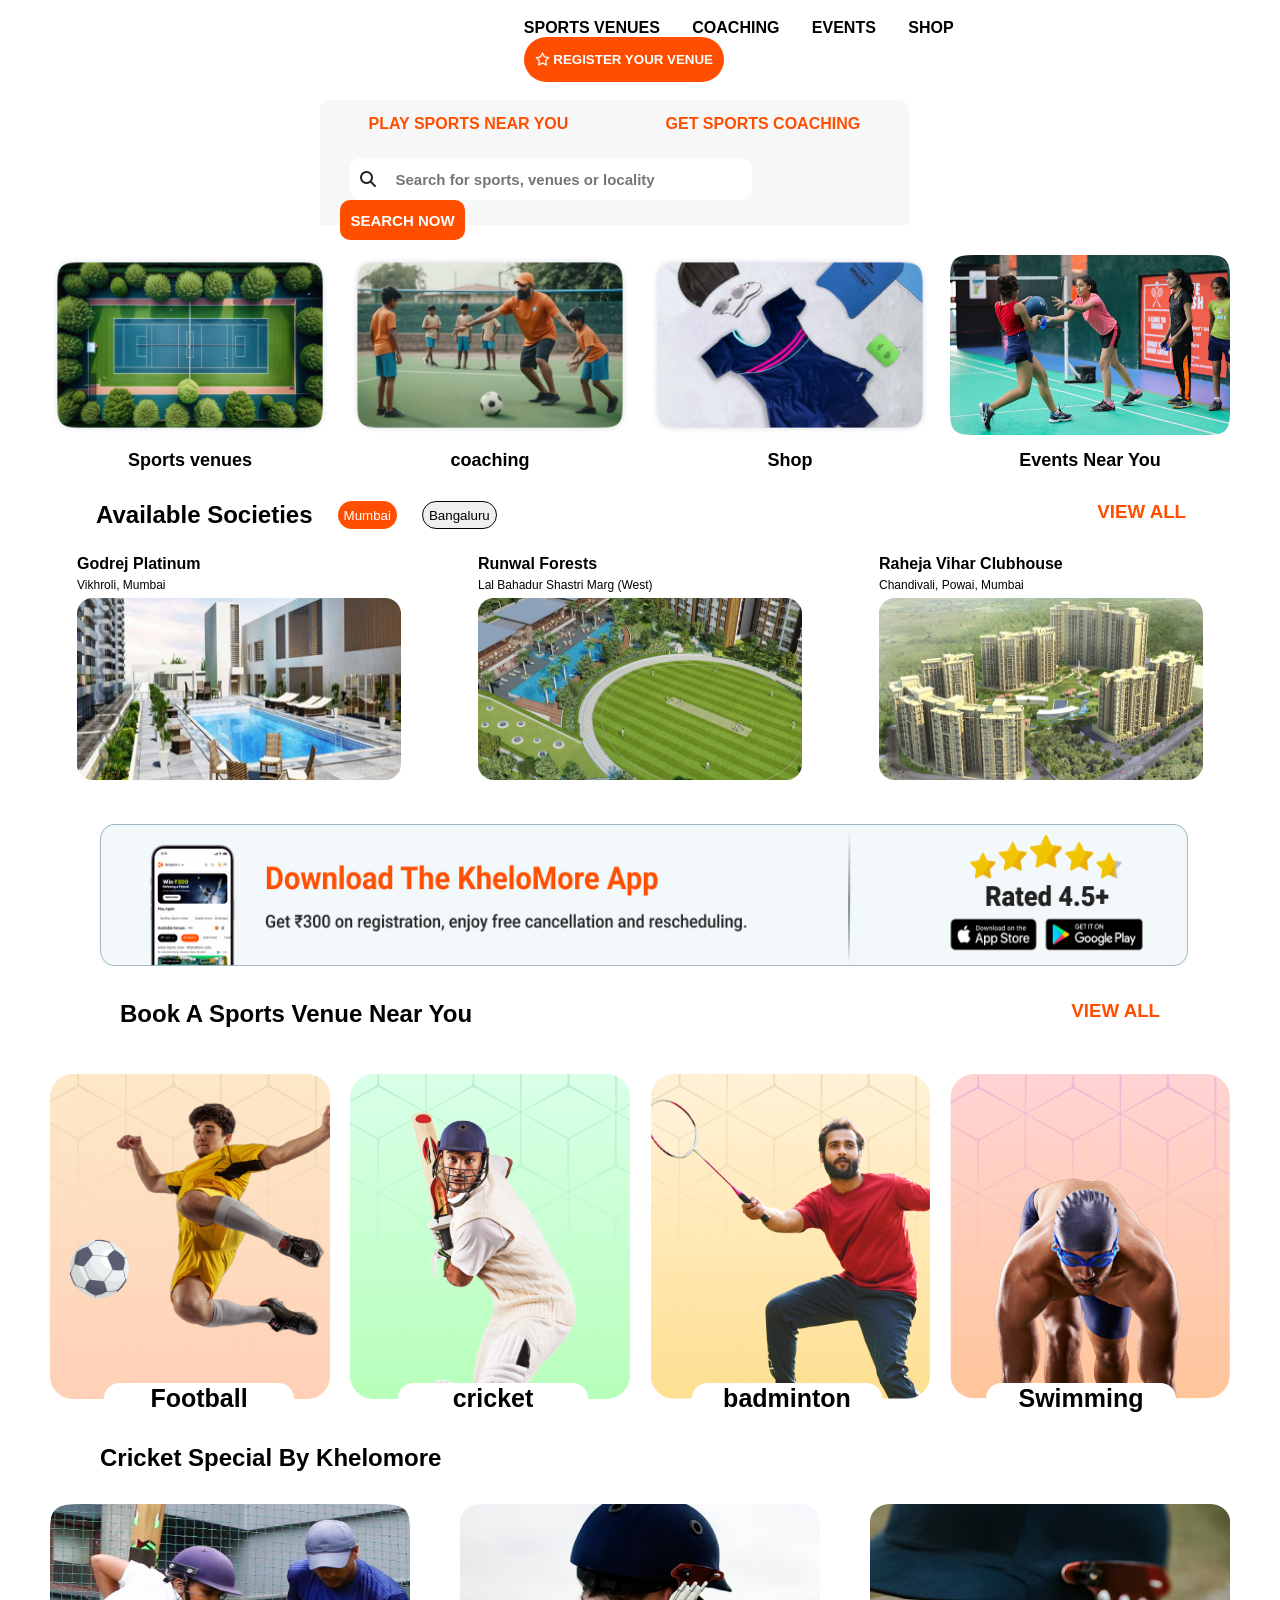
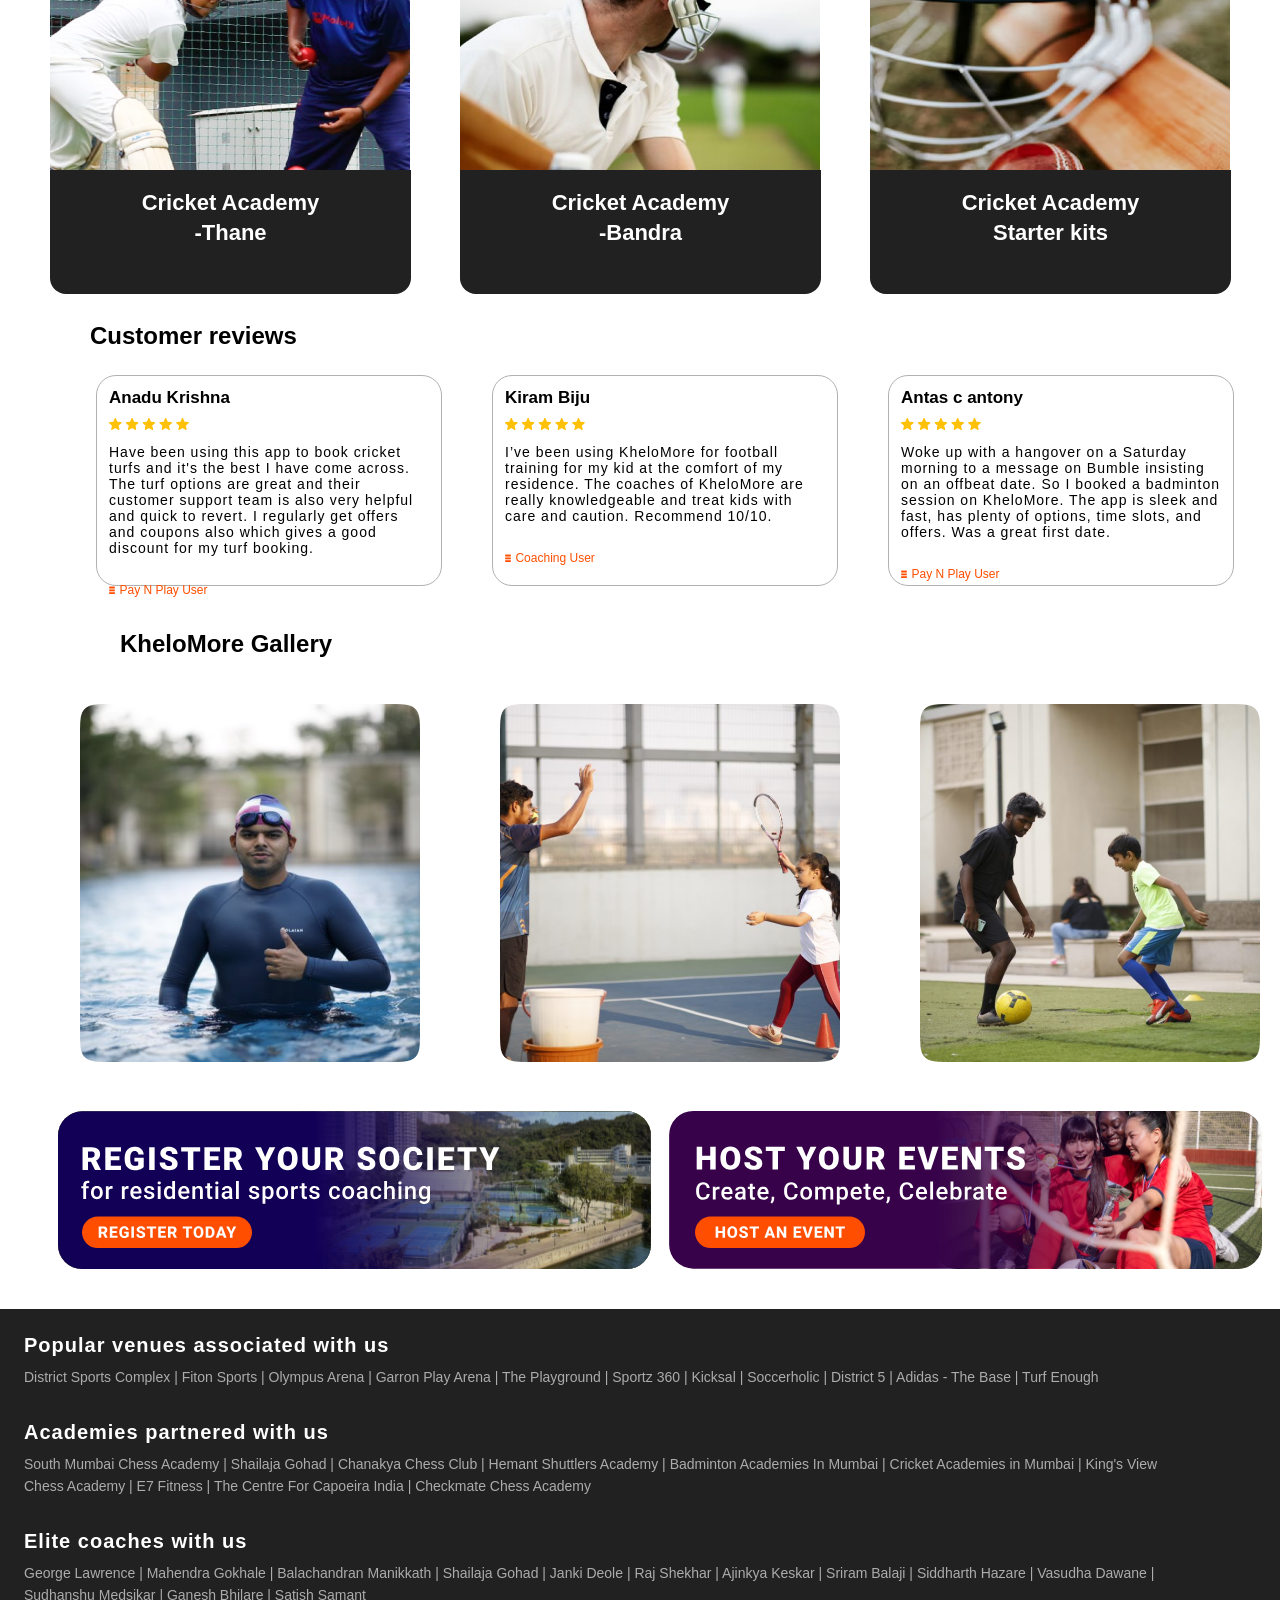
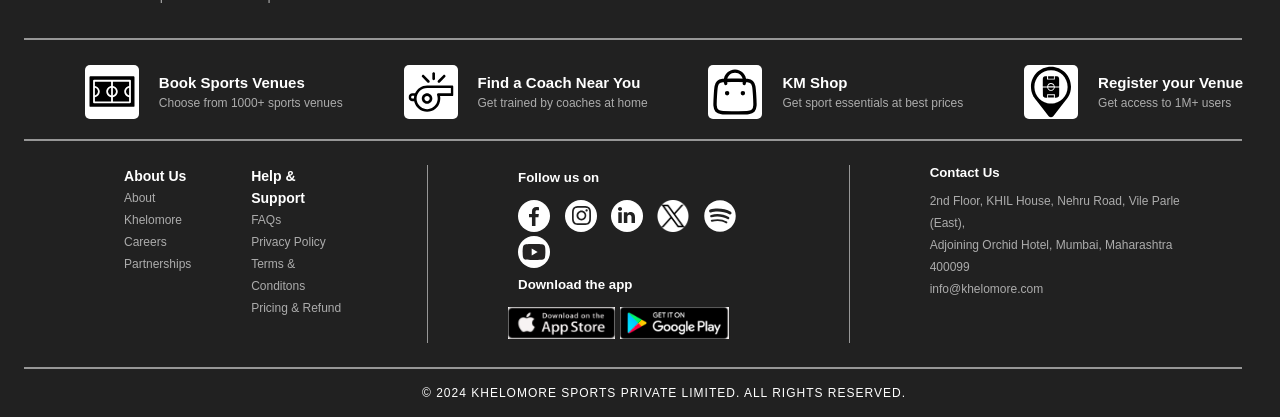
==== index.html @ 82db170f "main head change" ====
<!DOCTYPE html>
<html lang="en">

<head>
    <meta charset="UTF-8">
    <meta name="viewport" content="width=device-width, initial-scale=1.0">
    <link rel="stylesheet" href="style.css">
    <link rel="stylesheet" href="https://cdnjs.cloudflare.com/ajax/libs/font-awesome/6.7.1/css/all.min.css"
        integrity="sha512-5Hs3dF2AEPkpNAR7UiOHba+lRSJNeM2ECkwxUIxC1Q/FLycGTbNapWXB4tP889k5T5Ju8fs4b1P5z/iB4nMfSQ=="
        crossorigin="anonymous" referrerpolicy="no-referrer" />
        <link rel="shortcut icon" type="x-icon" href="https://play-lh.googleusercontent.com/2mEzRJQceju1TMzs6WI_1rLDYjkfHWMY2HbHe16J5brapGnkLaJz7J-d10Swc6V0SLo">
    <title>khelomore</title>
</head>

<body>
    <header>
        <div class="nav-bar">
            <div class="nav-logo">
                <div class="logo"></div>
            </div>
            <div class="booking-opt">
                <p>SPORTS VENUES</p>
                <p>COACHING</p>
                <p>EVENTS</p>
                <p>SHOP</p>
                <p><button><i class="fa-regular fa-star"></i> REGISTER YOUR VENUE</button></p>
            </div>
        </div>
    </header>
    <section>
        <div class="panal">
            <div class="select-panal">
                <p>play sports near you</p>
                <p>get sports coaching</p>
            </div>
            <div class="search-panal">
                <i class="fa-solid fa-magnifying-glass"></i>
                <input placeholder="Search for sports, venues or locality" class="search-input">
                <button>search now</button>
            </div>
        </div>

        <!-- first section -->
        <div class="content">

            <div class="content-box">
                <img class="content-img" src="kelomoreimg/sports venues.png" alt="venues">
                <p>Sports venues</p>
            </div>
            <div class="content-box">
                <img class="content-img" src="kelomoreimg/coaching.png" alt="coaching">
                <p>coaching</p>
            </div>
            <div class="content-box">
                <img class="content-img" src="kelomoreimg/Shop.png" alt="shop">
                <p>Shop</p>
            </div>
            <div class="content-box">
                <img class="content-img" src="kelomoreimg/event desk.png" alt="event">
                <p>Events Near You</p>
            </div>
        </div>
        <!-- available societies -->
        <div class="places">
            <div class="available-places">
                <h2>Available Societies</h2>
                <button class="places-button1">Mumbai</button>
                <button class="places-button2">Bangaluru</button>
            </div>
            <div>
                <h3>view all</h3>
            </div>
        </div>
        <div class="location">
            <div class="location-box">
                <h4> Godrej Platinum</h4>
                <p> Vikhroli, Mumbai</p>
                <img class="location-img" src="kelomoreimg/mumbai1.png" alt="mumbai photo">
            </div>
            <div class="location-box">
                <h4> Runwal Forests</h4>
                <p> Lal Bahadur Shastri Marg (West)</p>
                <img class="location-img" src="kelomoreimg/mumbai2.png" alt="mumbai photo">
            </div>
            <div class="location-box">
                <h4>Raheja Vihar Clubhouse</h4>
                <p>Chandivali, Powai, Mumbai</p>
                <img class="location-img" src="kelomoreimg/mumbai3.png" alt="mumbai photo">
            </div>
        </div>
        <!-- App Bannar -->
        <div>
            <img class="app-bannar" src="kelomoreimg/app bannar.png" alt="App Bannar ">
        </div>
        <!-- sports -->
        <div class="sports">
            <h2>Book A Sports Venue Near You</h2>
            <h3>view all</h3>
        </div>
        <div class="sports-items">
            <div class="sports-items-box">
                <img class="sports-items-img" src="kelomoreimg/football.png" alt="football">
            </div>
            <div class="sports-items-box">
                <img class="sports-items-img" src="kelomoreimg/cricket.png" alt="cricket">

            </div>
            <div class="sports-items-box">
                <img class="sports-items-img" src="kelomoreimg/badminton.png" alt="badminton">

            </div>
            <div class="sports-items-box">
                <img class="sports-items-img" src="kelomoreimg/swim.png" alt="swiming">
            </div>

        </div>
        <div class="sports-name">
            <div class="name"><button>Football</button></div>
            <div class="name"><button>cricket</button></div>
            <div class="name"><button>badminton</button></div>
            <div class="name"><button>Swimming</button></div>
        </div>
        <!-- cricket special -->
        <div class="cricket">
            <h2>Cricket Special By Khelomore</h2>
        </div>
        <div class="cricket-coach">
            <div class="cricket-box">
                <img class="coaching-img" src="kelomoreimg/ckt1.png" alt="image">
                <div class="coaching-place">Cricket Academy <br>-Thane</div>
            </div>
            <div class="cricket-box">
                <img class="coaching-img" src="kelomoreimg/ckt2.png" alt="image">
                <div class="coaching-place">Cricket Academy <br>-Bandra</div>
            </div>
            <div class="cricket-box">
                <img class="coaching-img" src="kelomoreimg/ckt3.png" alt="image">
                <div class="coaching-place">Cricket Academy <br>Starter kits</div>
            </div>
        </div>
        <!--customer reveiw -->
        <div class="review-heading">
            <h2>Customer reviews</h2>
        </div>
        <div class="review">
            <div class="review-block">
                <div class="block-head">
                    Anadu Krishna
                </div>
                <img class="img-review" src="kelomoreimg/reviewStar.png" alt="star">
                <p>Have been using this app to book cricket turfs and it's the best I have come across. The turf options
                    are great and their customer support team is also very helpful and quick to revert. I regularly get
                    offers and coupons also which gives a good discount for my turf booking.</p>
                <img class="review-tag" src="kelomoreimg/reviewTag.png" alt="teg">
                <span>Pay N Play User</span>
            </div>
            <div class="review-block">
                <div class="block-head">
                    Kiram Biju
                </div>
                <img class="img-review" src="kelomoreimg/reviewStar.png" alt="star">
                <p>I’ve been using KheloMore for football training for my kid at the comfort of my residence. The
                    coaches of KheloMore are really knowledgeable and treat kids with care and caution. Recommend 10/10.
                </p>
                <img class="review-tag" src="kelomoreimg/reviewTag.png" alt="teg">
                <span>Coaching User</span>
            </div>
            <div class="review-block">
                <div class="block-head">
                    Antas c antony
                </div>
                <img class="img-review" src="kelomoreimg/reviewStar.png" alt="star">
                <p> Woke up with a hangover on a Saturday morning to a message on Bumble insisting on an offbeat date.
                    So I booked a badminton session on KheloMore. The app is sleek and fast, has plenty of options, time
                    slots, and offers. Was a great first date.</p>
                <img class="review-tag" src="kelomoreimg/reviewTag.png" alt="teg">
                <span>Pay N Play User</span>
            </div>
        </div>
        <div class="gallery">
            <h2>KheloMore Gallery</h2>
        </div>
        <div class="gallery-items">
            <div class="gallery-items-box">
                <img class="gallery-items-img" src="kelomoreimg/swim-practice.png" alt="football">
            </div>
            <div class="gallery-items-box">
                <img class="gallery-items-img" src="kelomoreimg/badminton-practice.png" alt="badminton">

            </div>
            <div class="gallery-items-box">
                <img class="gallery-items-img" src="kelomoreimg/football-practice.png" alt="football">
           </div>

        </div>
        <div class="last-panal">
            <img src="kelomoreimg/reg.today.svg" alt="registeration">
            <img src="kelomoreimg/host.svg" alt="host">
        </div>
    </section>
    <!-- footer -->
    <footer>
        <div class="last-block">
            <h2>Popular venues associated with us</h2>
            <p>District Sports Complex | Fiton Sports | Olympus Arena | Garron Play Arena | The Playground | Sportz 360 | Kicksal | Soccerholic | District 5 | Adidas - The Base | Turf Enough</p>
           <h2>Academies partnered with us</h2>
           <p>South Mumbai Chess Academy | Shailaja Gohad | Chanakya Chess Club | Hemant Shuttlers Academy | Badminton Academies In Mumbai | Cricket Academies in Mumbai | King's View <br>Chess Academy | E7 Fitness | The Centre For Capoeira India | Checkmate Chess Academy</p>
           <h2>Elite coaches with us</h2>
           <p>George Lawrence | Mahendra Gokhale | Balachandran Manikkath | Shailaja Gohad | Janki Deole | Raj Shekhar | Ajinkya Keskar | Sriram Balaji | Siddharth Hazare | Vasudha Dawane |<br> Sudhanshu Medsikar | Ganesh Bhilare | Satish Samant</p>
        </div>
        <!-- last booking section -->
            <hr><!-- making line -->
        <div class="last-enq">
            <div class="sticker">
                <img class="last-img" src="kelomoreimg/ground.svg" alt="ground">
                <div class="last-para">
                <h6>Book Sports Venues</h6>
                <p>Choose from 1000+ sports venues</p>
            </div>
            </div>
             <div class="sticker"> 
                <img class="last-img" src="kelomoreimg/coach stk.svg" alt="ground">
                <div class="last-para">
                <h6>Find a Coach Near You</h6>
                <p>Get trained by coaches at home</p>
            </div>
            </div>
            <div class="sticker"> 
                <img class="last-img" src="kelomoreimg/bag.svg" alt="ground">
                <div class="last-para">
                <h6>KM Shop</h6>
                <p>Get sport essentials at best prices</p>
            </div>
            </div>
            <div class="sticker"> 
                <img class="last-img" src="kelomoreimg/location-stk.svg" alt="ground">
                <div class="last-para">
                <h6>Register your Venue</h6>
                <p>Get access to 1M+ users</p>
            </div>
            </div>
        </div>
        <hr><!-- making line -->
        <div class="end">
            <div class="end-details">
                <div class="about">
                    <h3>About Us</h3>
                    <p>About Khelomore</p>
                    <p>Careers</p>
                    <p>Partnerships</p>
                </div>
                <div class="help">
                    <h3>Help & Support</h3>
                   <p>FAQs <br>
                     Privacy Policy <br>
                    Terms & Conditons <br>
                    Pricing & Refund</p>
                 </div>
            </div>
            <div class="media">
                <div class="social-md">
                <h5>Follow us on</h5>
                <img class="md-img" src="kelomoreimg/fb.svg" alt="logo">
                <img class="md-img"  src="kelomoreimg/ins.svg" alt="logo">
                <img class="md-img"  src="kelomoreimg/in.svg" alt="logo">
                <img class="md-img"  src="kelomoreimg/xIcon.png" alt="logo">
                <img class="md-img"  src="kelomoreimg/spoty.svg" alt="logo">
                <img class="md-img"  src="kelomoreimg/ut.svg" alt="logo">
            </div>
                <h5>Download the app</h5>
                <div class="store">
                <img class="md-store-img" src="kelomoreimg/app-store.svg" alt="store">
                <img class="md-store-img" src="kelomoreimg/play-store.svg" alt="store">
                </div>
                </div>
               <div class="contact">
                    <h5>Contact Us</h5>
                    <p>2nd Floor, KHIL House, Nehru Road, Vile Parle (East),<br>Adjoining Orchid Hotel, Mumbai, Maharashtra 400099 <br>info@khelomore.com</p>
            </div>
        </div>
        <hr><!-- making line -->
        <div class="rights">© 2024 Khelomore Sports Private Limited. All Rights Reserved.</div>
    </footer>
</body>

</html>
---- style.css ----
*{
    margin: 0;
    border: border-box;
    font-family: sans-serif;
    /* background-color: #fff; */
}
 header{ 
     background-color: #fff; 
     width: 100%;
     height: 100px;
     
 } 
.nav-bar{
    background-color: #fff;
    width: 100%;
    height: 100px;
    text-transform: uppercase;
    display: flex;
    align-items: center;
    justify-content: space-around;
    top: 0;
    position:fixed;
    z-index: 1;

}
.nav-logo{
    width: 140px;
    height: 35px;
}
.logo{
    height: 35px;
    width: 100%;
    background-image: url(km-logo.png);
    background-size:cover;
}
.booking-opt p{
    display: inline;
    margin-left: 28px;
}
.booking-opt button{
    color: #ffff;
    background-color:#ff4e00;
    border-radius: 25px;
    border:none;
    width: 200px;
    height: 45px;
    font-weight: 700;
}
.booking-opt{ 
 color: black;
 font-weight: 700;
 width: 52%;
}
section{
    width: 100%;
    height: auto;
    background-color: #fff;
    position: relative;
}

/***  second panal  ***/
.panal{
width: 46%;
height: 125px;
background-color:rgb(247, 247, 247) ; 
margin-left: 25%;
border-top-left-radius:10px ;
border-top-right-radius: 10px;
}
.select-panal{
   text-transform:uppercase ;
   padding-top: 15px;
   font-weight: 700;
   color: #ff4e00;
   /* text-decoration: underline solid 2px; 
   text-underline-offset: 10px;*/
   display: flex;
   justify-content: space-around;
}
.search-panal{
   margin: 25px 25px 25px 10px;
   
}
.search-panal button{
    background-color: #ff4e00;
    border-radius: 10px;
    width: 125px;
    height: 40px;
    border: none;
    text-transform: uppercase ;
    color: white;
    font-weight: 700;
    font-size: 15px;
    margin-left: 10px;
}
 .search-panal i{ 
    position: relative;
    left: 30px;
    color: rgb(39, 35, 35);
}
.search-input{
    border-radius: 10px;
    border: none;
    width: 64%;
    height: 40px;
    font-weight: 600;
    font-size: 15px;
    padding-left:45px ;
}
/* first section */
.content{
 display: flex;
 justify-content: center;   
}
.content-box{
color: black;
font-size: 18px;
font-weight: 700;
text-align: center;

}
.content-img{
 width:280px;
 height: 180px;
 margin: 30px 10px 10px 10px;
}
/* available socities */
.places{
    display: flex;
    justify-content: space-between;
    padding: 30px 24px 1rem 1rem;

}
.available-places{
    display:flex;
    padding-left: 80px;
}  
.places-button1{
    background-color: #ff4e00;
    border: none;
    border-radius: 20px;
    color: #fff;
    margin-left: 25px;
}
.places-button2{
    border: 0.1px solid;
    border-radius: 20px;
    margin-left: 25px;
}
.places h3{
    padding-right: 70px;
    cursor: pointer;
    color: #ff4e00;
    text-transform: uppercase;
}
/* exect loction */
.location{
    display: flex;
    justify-content: space-evenly;
    padding-top: 10px;
}
.location-box p{
    font-size: 12px;
    padding-top: 5px;
    padding-bottom: 6px;
}
.location-img{
    width: 324px;
    height: 182px;
}
.app-bannar{
    width: 85%;
    height: 142px;
    margin-top:40px;
    margin-left: 100px;
}
/* sport */
.sports{
    display: flex;
    justify-content: space-between;
    padding: 30px 120px 1rem 120px;
}
.sports h3{
    cursor: pointer;
    color: #ff4e00;
    text-transform: uppercase;
}
.sports-items{
    display: flex;
    justify-content: center;  
}
.sports-items-img{
    width:280px;
    height: 325px;
    margin: 30px 10px 0px 10px;
}
.sports-name{
    display: flex;
    justify-content: space-evenly;
    margin-top: -20px;
    
}
.name button{
    background-color: #fff;
    font-size: 25px;
    font-weight: 700;
    border-radius: 20px;
    border: none;
    width: 190px; 
}
/* cricket special */
.cricket{
   padding: 30px 0px 0px 100px; 
}
.cricket-coach{ 
display: flex;
 justify-content: center; 
 width: 100%;
 height: 450px;

}
.coaching-img{
    width: 360px;
    height: 390px;
    margin: 2rem 25px 0px 25px;
    
}
.coaching-place {
    color: #fff;
    background-color: #212121;
    width: 325px;
    height: 88px;
    font-size: 22px;
    font-weight:600 ;
    padding:18px ;
    text-align: center;
    top:-128px;
    position: relative;
    left: 25px;
    line-height: 30px;
    border-bottom-right-radius:16px;
    border-bottom-left-radius:16px;
}
.review-heading{
    padding-left: 90px;
    
}
.review{
    background-color: white;
    height: 225px;
    width: 100%;
    display: flex;
    justify-content: center;
    padding-top: 25px;
}
.review-block{
    width: 25%;
    height: 185px;
    padding: 12px;
    border: solid 1px rgb(179, 176, 176);
    margin-left: 50px;
    text-align: left;
    border-radius: 20px;
    
}
.block-head{
    font-size: 17px;
    font-weight: 700;
    color: #000;
    
}
.img-review{
    width: 80px;
    height:12px;
    padding-top: 10px;
}
.review-block p{
    padding-top: 10px;
    color: #000;
    letter-spacing: 1px;
    font-size: 14px;
    
}
.review-tag{
    padding-top: 30px;
    width: 6px;
    height: 8px;
}
.review-block span{
    font-size: 12px;
    color: #ff4e00;
}
.gallery h2{
    padding: 30px 120px 1rem 120px;
}
.gallery-items{
    display: flex;
    justify-content: center;  
}
.gallery-items-box{
    padding-left: 60px;
    padding-bottom: 45px;
}
.gallery-items-img{
    width: 340px;
    height: 358px;
    margin: 30px 10px 0px 10px;
}
.last-panal{
    margin-left: 40px;
    display: flex;
    justify-content: space-evenly;
}

/* footer */
footer{
    width: 100%;
    height: auto;
    padding: 24px 24px 0px 24px;
    background: #212121;
    margin-top: 40px;
}
.last-block h2{
    color: #FFFFFF;
    font-size: 20px;
    letter-spacing: 1px;
    line-height: 25px;
}
.last-block p{
    margin: 8px 0px 32px 0px;
    font-size: 14px;
    font-weight: 400;
    line-height: 22px;
    color: #acacac;
}
/* last booking section */
hr{
  color: #979797;
  width: 95%;
  margin: 0;
  border-style: solid;
}
.last-enq{
    display: flex;
    justify-content: space-evenly;
    margin-bottom: 20px;

}
.sticker{
    display: flex;
    margin-top: 25px;
    align-items: center;
}
.last-img{
    background-color: #ffffff;
    width: 54px;
    height: 54px;
    border-radius: 5px;
}
.last-para{
    padding-left: 20px;
}
.last-para h6{
    color: #ffffff;
    font-size: 15px;
    font-weight: 700;
    line-height: 15px;
    margin-bottom: 6px;
}
.last-para p{
    font-size: 12px;
    color: #acacac;
} 
.end{
    display: flex;
    padding: 24px 100px;
}
.end-details{
    display: flex;
    justify-content: space-evenly;
    border-right: 1px solid #979797;
    padding-right: 80px;  
}
.about{
    color: #acacac;  
    font-size: 12px;
    font-weight: 400;
    line-height: 22px
}
.about h3{
 color: #ffffff;
 font-weight: 700;
}
.help{
    color: #acacac;  
    font-size: 12px;
    font-weight: 400;
    line-height: 22px;
    padding-left:40px;
    
}
.help h3{
    color: #ffffff;
    font-weight: 700;
    
}
.media{
color: #ffffff;
padding-left: 80px;
border-right: 1px solid #979797;   
padding-right: 80px;


}
.md-img{
    width: 32px;
    height: 32px;
    padding-left: 10px;
}
.md-store-img{
    
    background-color: #f7f3f3;

}

.media h5{
    padding: 5px 0px 15px 10px;
}
.contact{
    padding-left: 80px;
}
.contact p{
    color: #acacac;  
    font-size: 12px;
    font-weight: 400;
    line-height: 22px
}
.contact h5{
    color: #ffffff;
    font-weight: 700;
    padding-bottom: 10px;  
}
.rights{
    display: flex;
    justify-content:center ;
    align-items: center;
    height: 48px;
    text-transform: uppercase;
    color: #ffffff;
    font-size: 12px;
    font-weight: 500;
    letter-spacing: 1px;
}
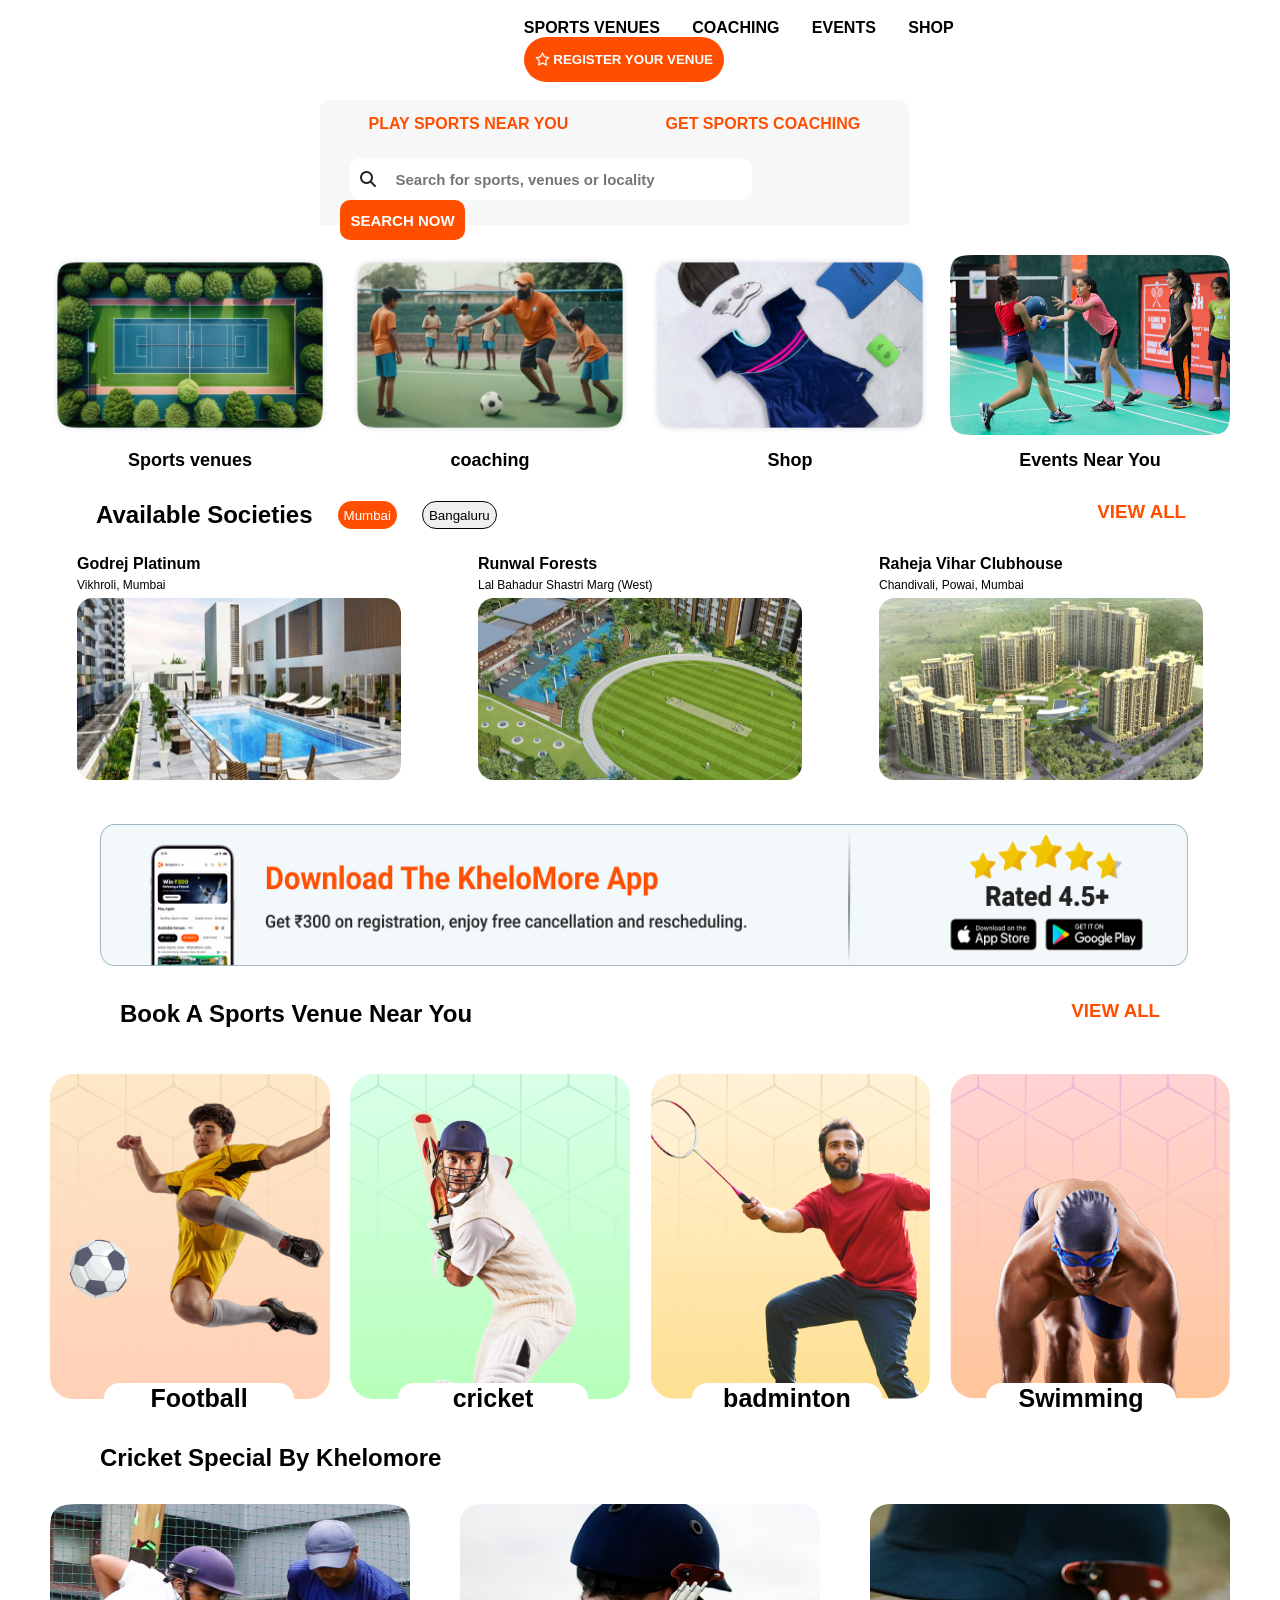
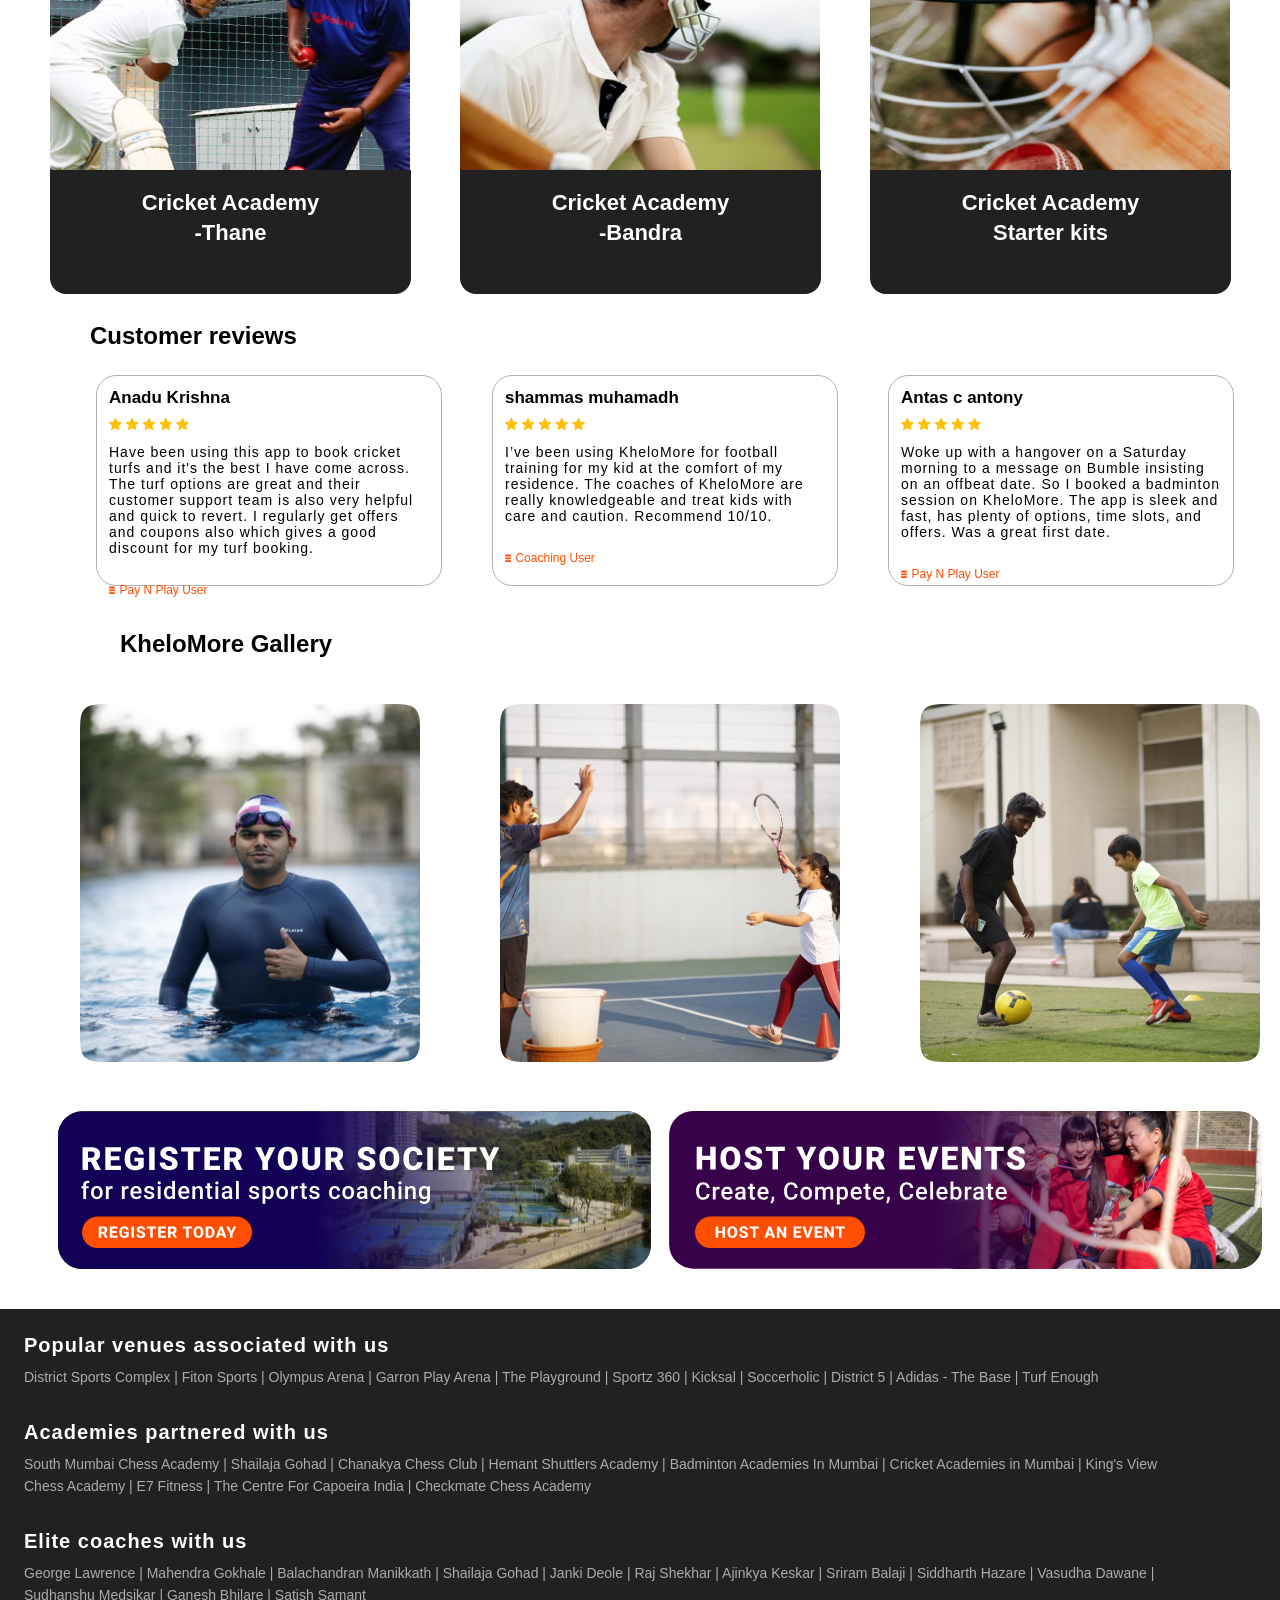
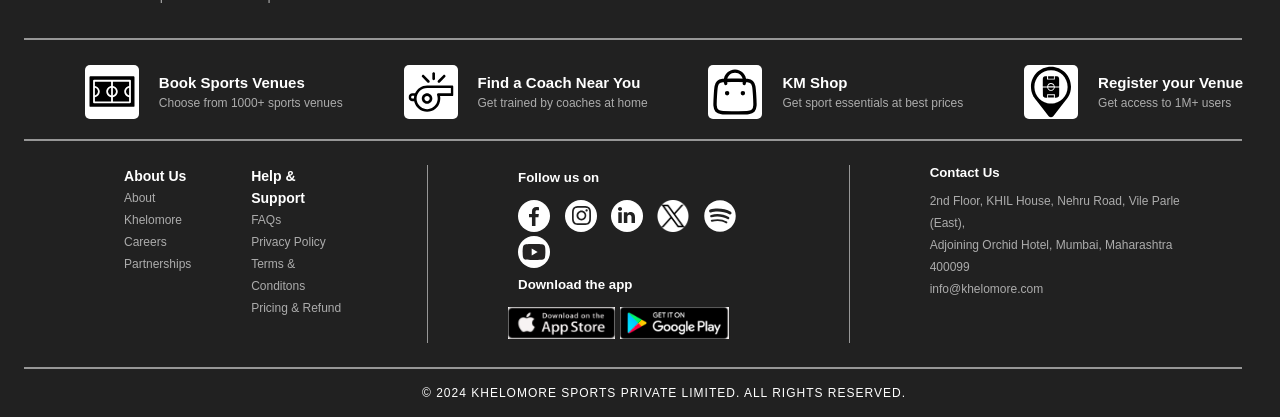
==== commit 11b10ba7: "changed name" ====
--- a/index.html
+++ b/index.html
@@ -156,7 +156,7 @@
             </div>
             <div class="review-block">
                 <div class="block-head">
-                    Kiram Biju
+                   shammas muhamadh
                 </div>
                 <img class="img-review" src="kelomoreimg/reviewStar.png" alt="star">
                 <p>I’ve been using KheloMore for football training for my kid at the comfort of my residence. The
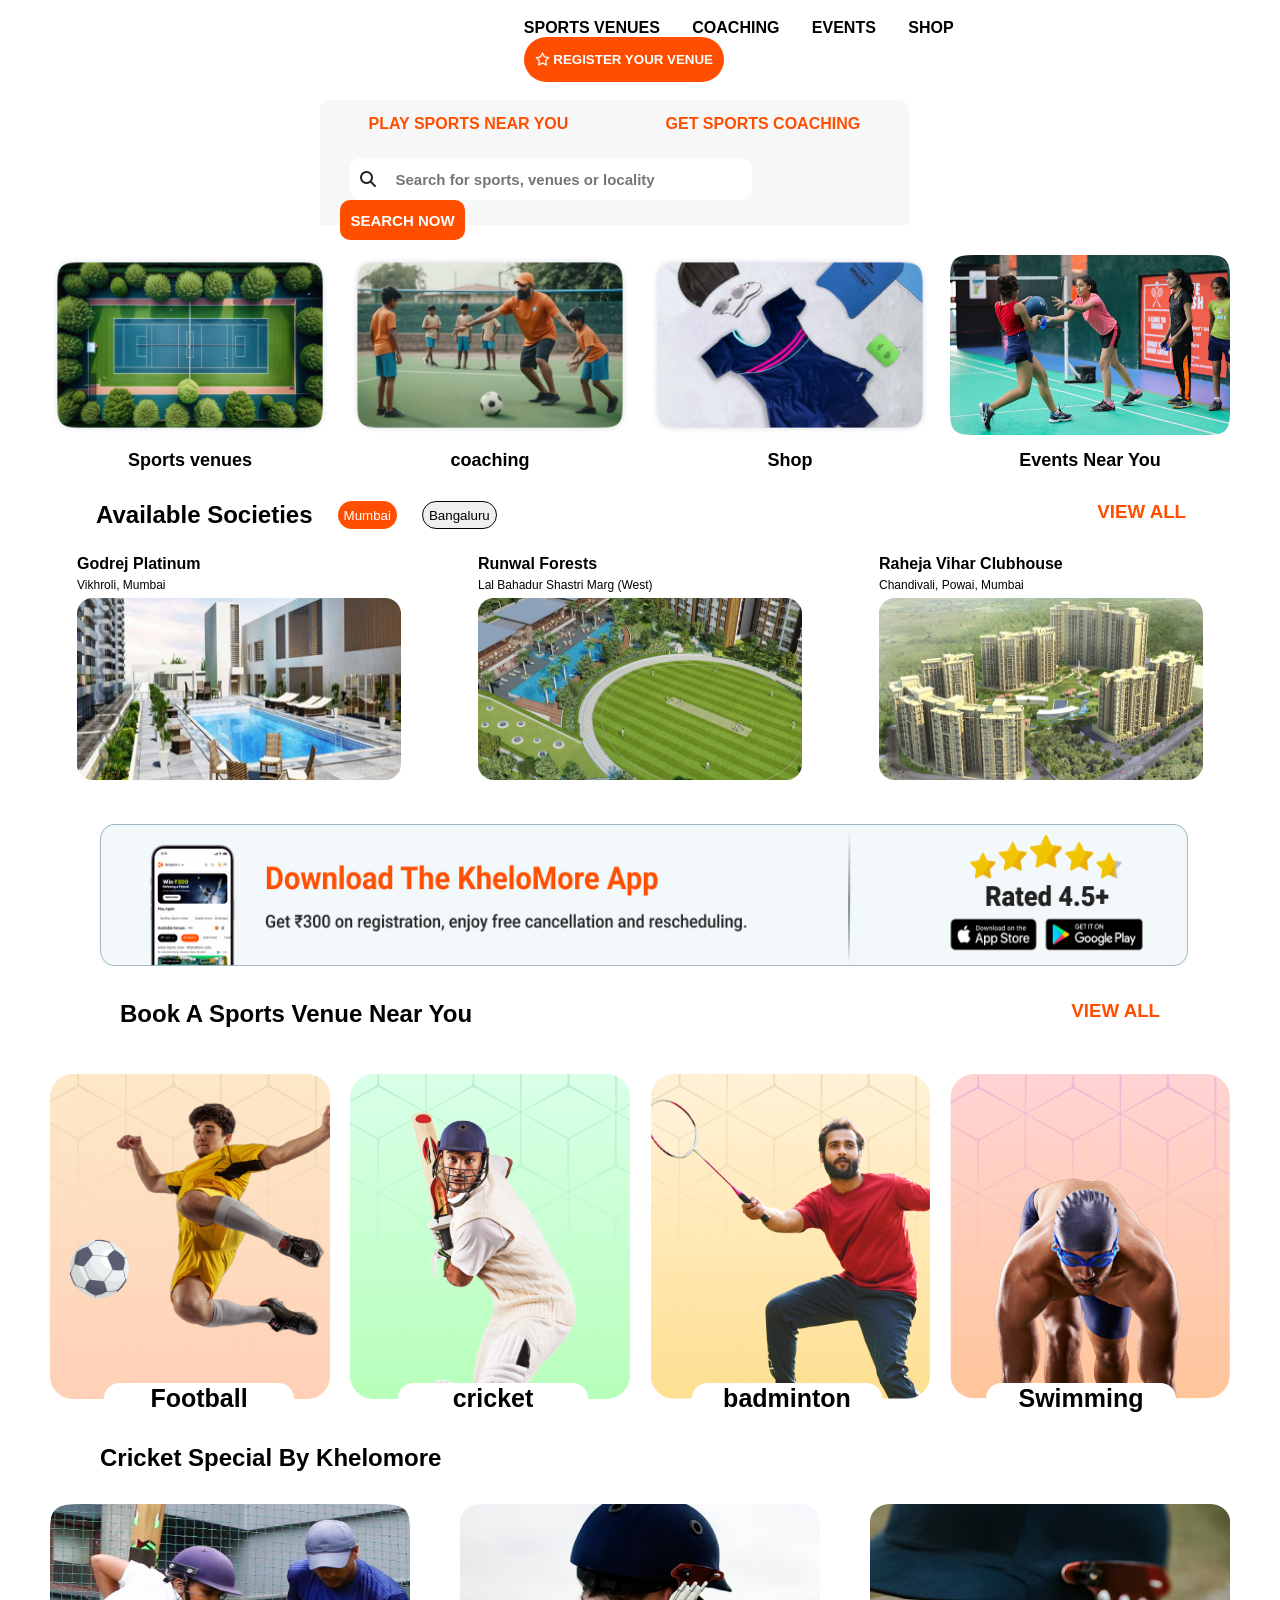
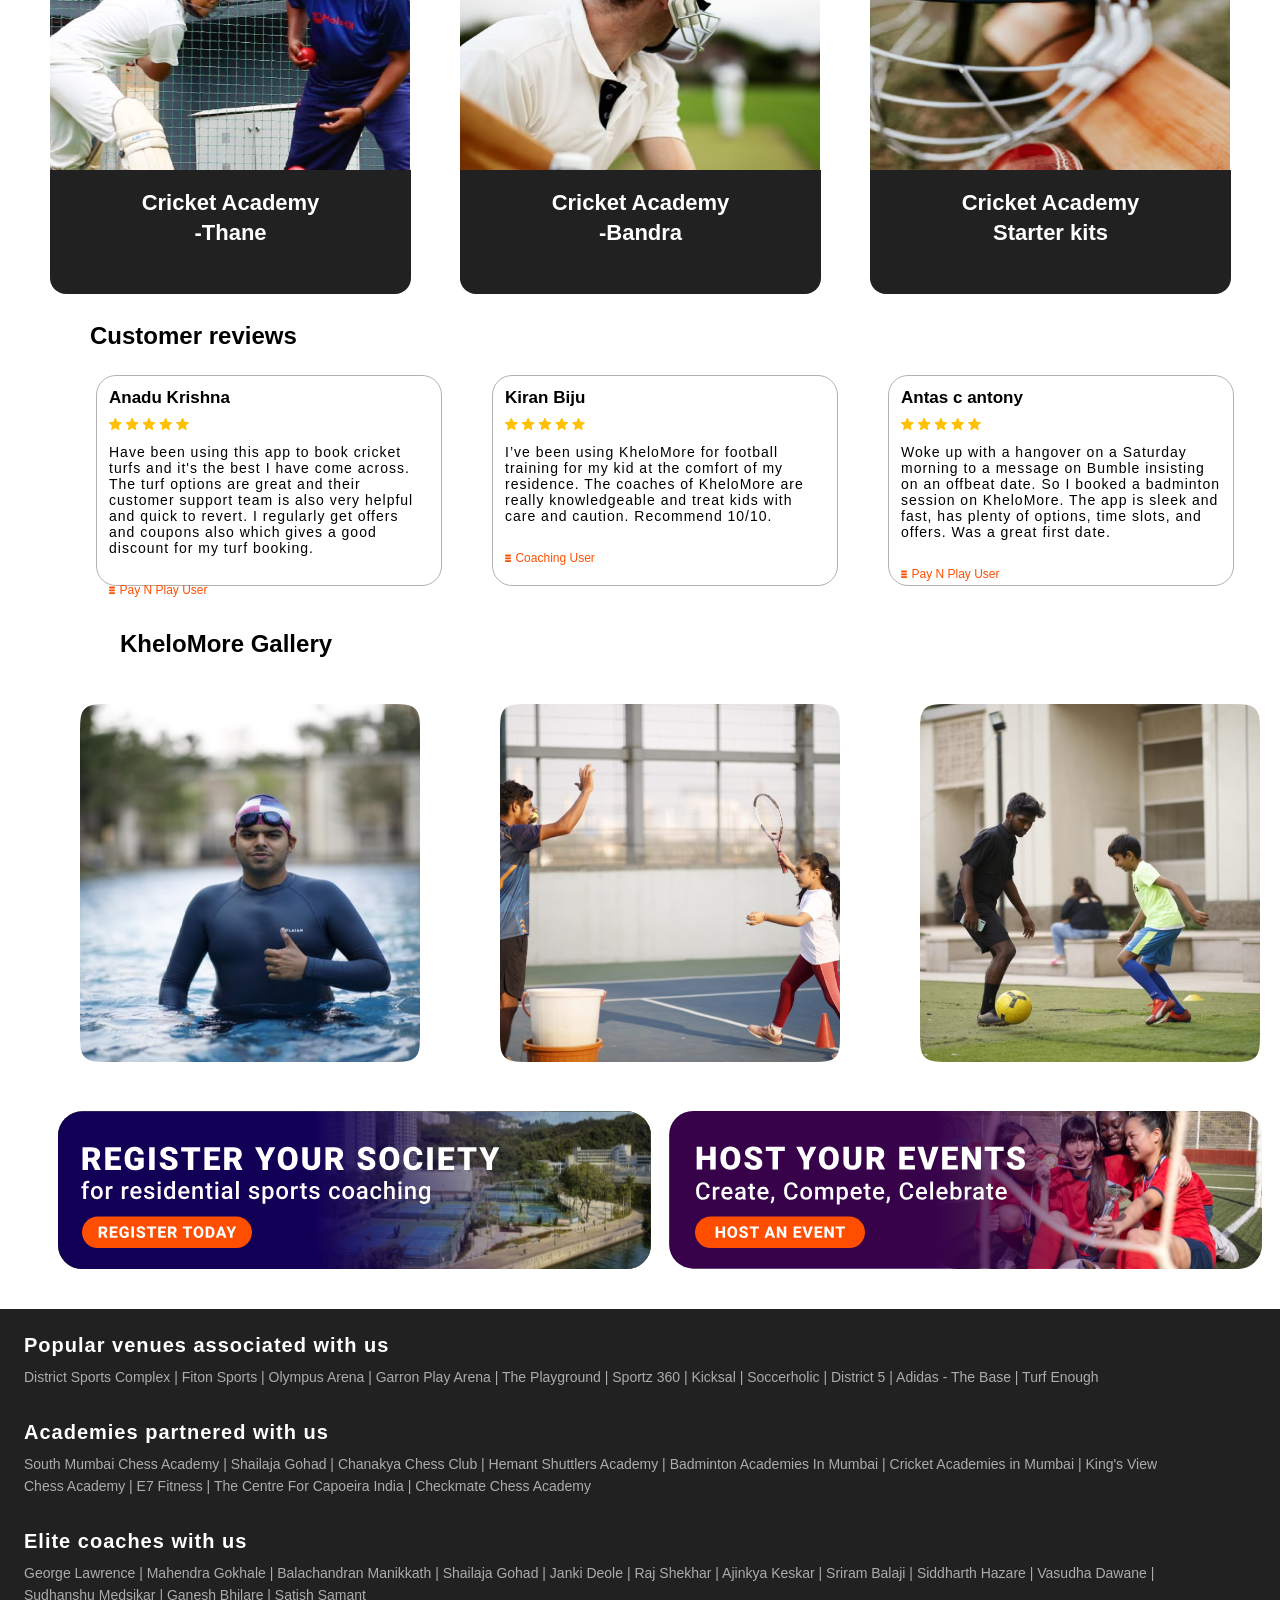
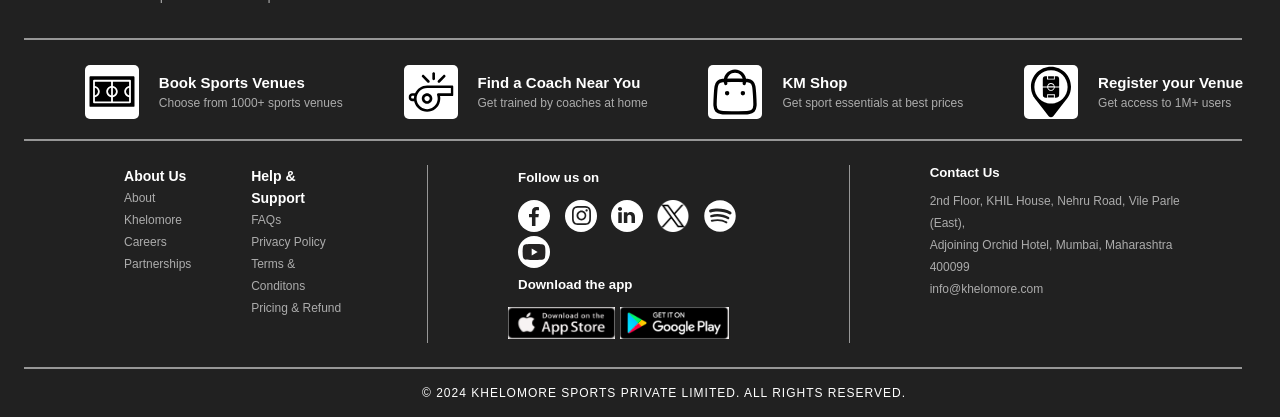
==== commit b9c0b432: "change name" ====
--- a/index.html
+++ b/index.html
@@ -156,7 +156,7 @@
             </div>
             <div class="review-block">
                 <div class="block-head">
-                   shammas muhamadh
+                   Kiran Biju
                 </div>
                 <img class="img-review" src="kelomoreimg/reviewStar.png" alt="star">
                 <p>I’ve been using KheloMore for football training for my kid at the comfort of my residence. The
